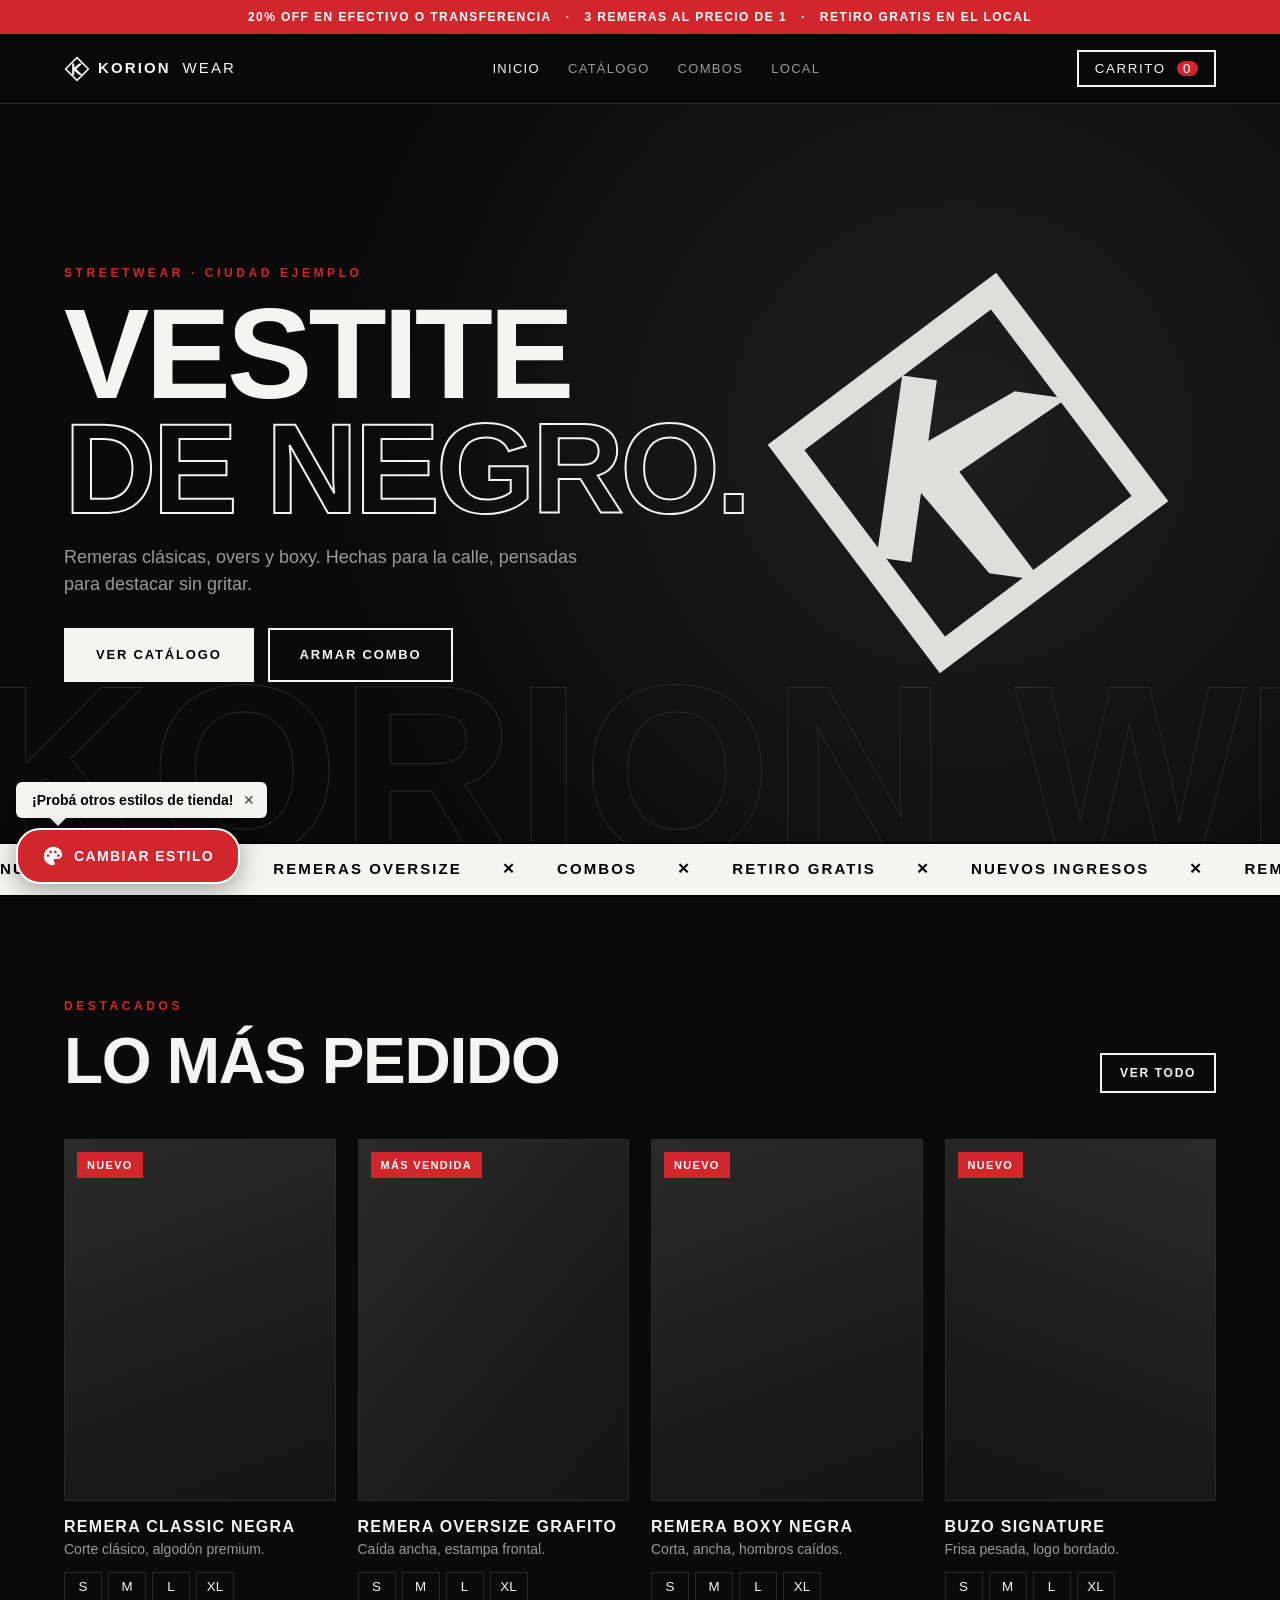
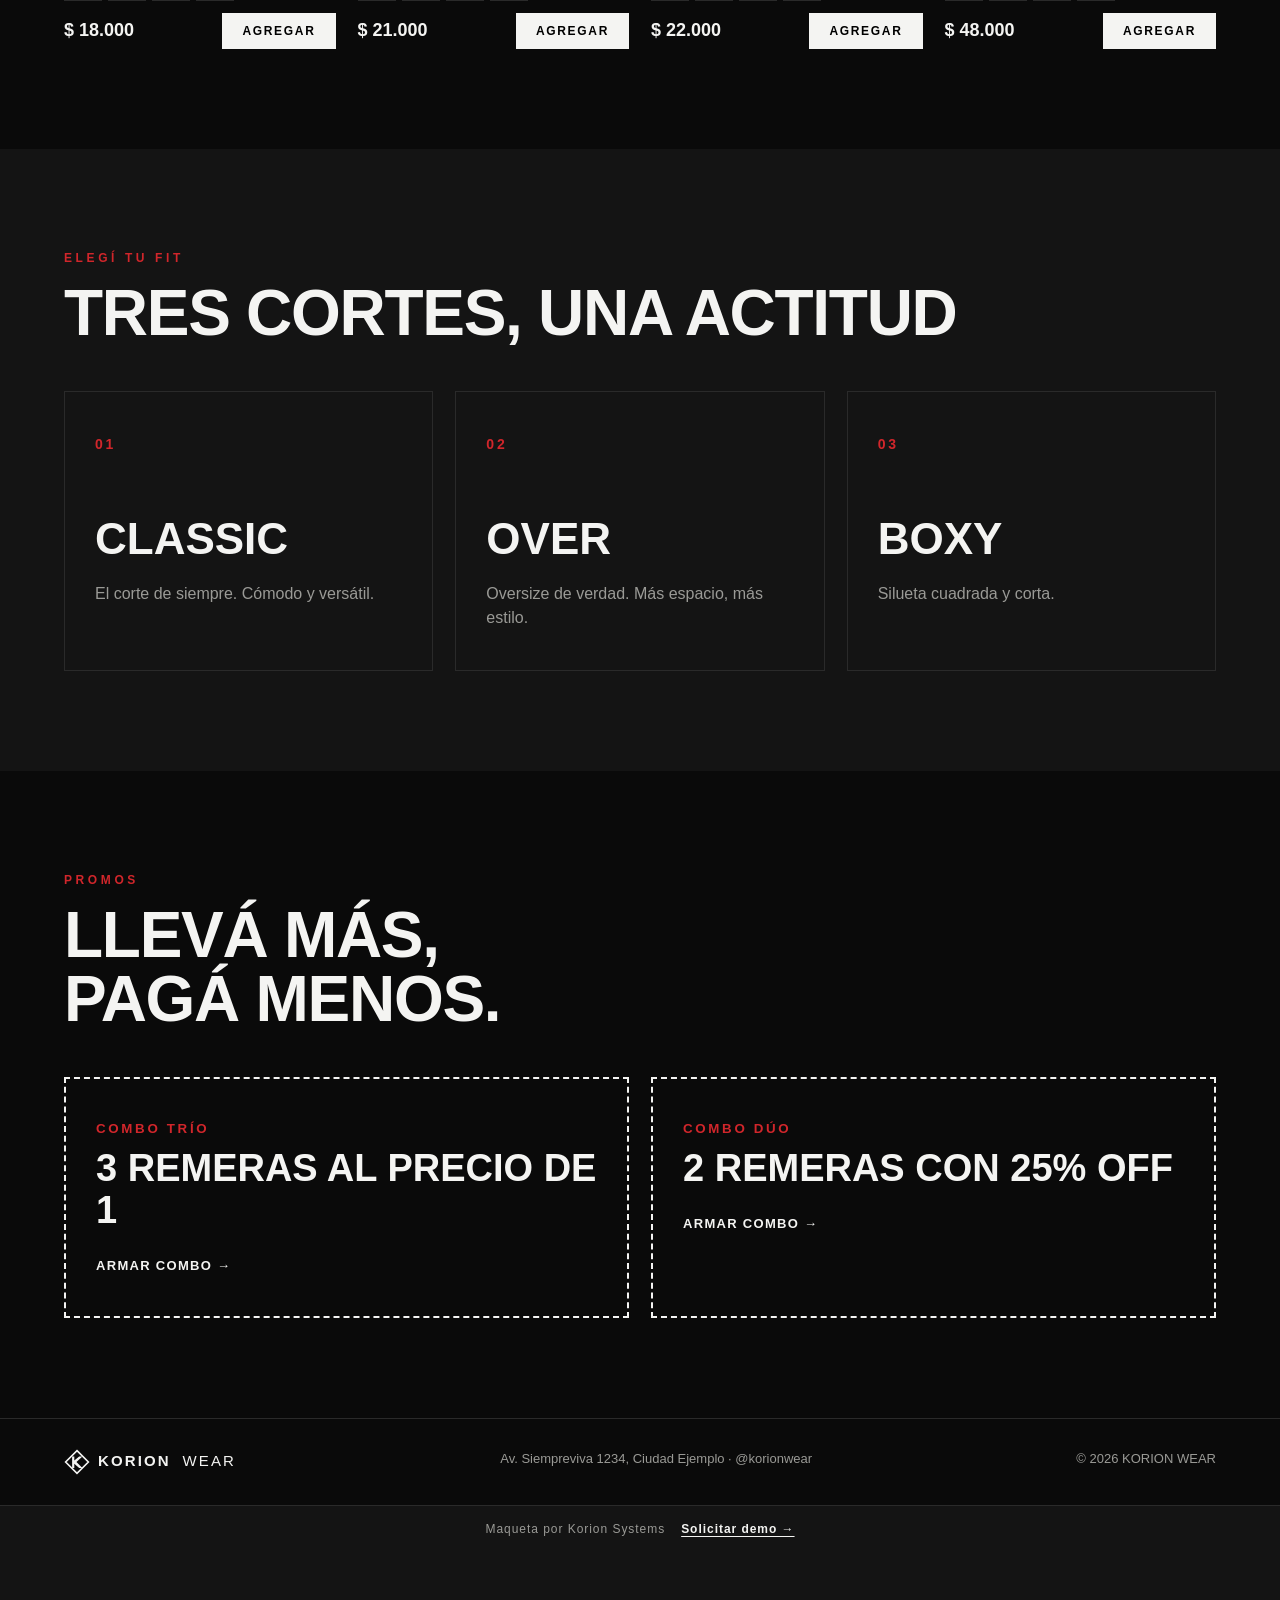
==== index.html @ 6820a836 "Add Korion Wear storefront demo with catalog, combos, cart, checkout and theme switcher Co-Authored-" ====
<!doctype html>
<html lang="es">
<head>
<meta charset="utf-8">
<meta name="viewport" content="width=device-width, initial-scale=1">
<title>Korion Wear — Streetwear urbano</title>
<link rel="stylesheet" href="styles.css">
<script>try{var t=sessionStorage.getItem("theme");if(t)document.documentElement.dataset.theme=t}catch(e){}</script>
</head>
<body data-page="home">
<main>
  <section class="hero">
    <div class="hero-bg" id="heroBg" aria-hidden="true">KORION WEAR</div>
    <div class="hero-content">
      <p class="eyebrow">Streetwear · Ciudad Ejemplo</p>
      <h1>Vestite<br><span>de negro.</span></h1>
      <p class="lead">Remeras clásicas, overs y boxy. Hechas para la calle, pensadas para destacar sin gritar.</p>
      <div class="cta">
        <a class="btn" href="catalogo.html">Ver catálogo</a>
        <a class="btn btn-ghost" href="combos.html">Armar combo</a>
      </div>
    </div>
    <svg class="hero-skull" aria-hidden="true"><use href="#mark"/></svg>
  </section>

  <div class="marquee" aria-hidden="true">
    <div class="track">
      <span>Nuevos ingresos</span><span>✕</span><span>Remeras oversize</span><span>✕</span><span>Combos</span><span>✕</span><span>Retiro gratis</span><span>✕</span>
      <span>Nuevos ingresos</span><span>✕</span><span>Remeras oversize</span><span>✕</span><span>Combos</span><span>✕</span><span>Retiro gratis</span><span>✕</span>
    </div>
  </div>

  <section class="section">
    <div class="head row-head">
      <div><p class="eyebrow">Destacados</p><h2>Lo más pedido</h2></div>
      <a class="btn btn-ghost btn-sm" href="catalogo.html">Ver todo</a>
    </div>
    <div class="grid" id="featured"></div>
  </section>

  <section class="section dark">
    <div class="head"><p class="eyebrow">Elegí tu fit</p><h2>Tres cortes, una actitud</h2></div>
    <div class="fits">
      <a class="fit" href="catalogo.html?cat=remeras&fit=classic"><span>01</span><h3>Classic</h3><p>El corte de siempre. Cómodo y versátil.</p></a>
      <a class="fit" href="catalogo.html?cat=remeras&fit=over"><span>02</span><h3>Over</h3><p>Oversize de verdad. Más espacio, más estilo.</p></a>
      <a class="fit" href="catalogo.html?cat=remeras&fit=boxy"><span>03</span><h3>Boxy</h3><p>Silueta cuadrada y corta.</p></a>
    </div>
  </section>

  <section class="section">
    <div class="head"><p class="eyebrow">Promos</p><h2>Llevá más,<br>pagá menos.</h2></div>
    <div class="combo-cards" id="comboTeasers"></div>
  </section>
</main>
<script src="js/data.js"></script>
<script src="js/app.js"></script>
<script src="js/pages.js"></script>
</body>
</html>
---- styles.css ----
:root{
  --bg:#0a0a0a; --bg2:#141414; --fg:#f4f4f2; --mute:#9a9a96; --red:#d1262b; --line:#2a2a2a;
  --inv:#000; --on-acc:#fff; --btn:var(--fg); --btn-ink:var(--inv); --glow:#1f1f1f; --ph:#2a2a2a;
  --font:"Helvetica Neue",Arial,sans-serif; --font-head:var(--font); --tt:uppercase; --r:0px; --stroke:2px;
}
*{box-sizing:border-box;margin:0;padding:0}
html{scroll-behavior:smooth}
body{background:var(--bg);color:var(--fg);font-family:var(--font);line-height:1.5;-webkit-font-smoothing:antialiased}
a{color:inherit;text-decoration:none}

.topbar{display:flex;justify-content:center;gap:14px;flex-wrap:wrap;background:var(--red);color:var(--on-acc);font-size:12px;letter-spacing:.12em;text-transform:uppercase;padding:8px 16px;font-weight:700}

.nav{position:sticky;top:0;z-index:10;display:flex;align-items:center;justify-content:space-between;padding:16px 5vw;background:color-mix(in srgb,var(--bg) 88%,transparent);backdrop-filter:blur(10px);border-bottom:1px solid var(--line)}
.logo{font-weight:900;letter-spacing:.14em;font-size:15px}
.logo b{font-weight:300;margin-left:4px}
.logo{display:inline-flex;align-items:center;gap:8px}
.mk{width:26px;height:26px;color:var(--fg)}
.pin{width:64px;height:64px;color:var(--red)}
.nav nav{display:flex;gap:28px;font-size:13px;letter-spacing:.1em;text-transform:uppercase;color:var(--mute)}
.nav nav a:hover{color:var(--fg)}

.btn{display:inline-block;background:var(--btn);color:var(--btn-ink);padding:15px 30px;font-weight:800;font-size:13px;letter-spacing:.14em;text-transform:uppercase;border:2px solid var(--btn);transition:.2s}
.btn:hover{background:transparent;color:var(--btn)}
.btn-ghost{background:transparent;color:var(--fg);border-color:var(--fg)}
.btn-ghost:hover{background:var(--fg);color:var(--inv)}
.btn-sm{padding:9px 18px;font-size:12px}

.eyebrow{font-size:12px;letter-spacing:.3em;text-transform:uppercase;color:var(--red);font-weight:800;margin-bottom:14px}
.lead{color:var(--mute);font-size:18px;max-width:520px;margin:18px 0 30px}

.hero{position:relative;min-height:82vh;display:flex;align-items:center;padding:0 5vw;overflow:hidden;background:radial-gradient(circle at 75% 45%,var(--glow) 0,var(--bg) 60%)}
.hero-bg{position:absolute;left:-2vw;bottom:-4vw;font-size:19vw;font-weight:900;color:transparent;-webkit-text-stroke:1px var(--line);white-space:nowrap;line-height:1;user-select:none}
.hero-content{position:relative;z-index:2}
h1{font-size:clamp(56px,10vw,150px);line-height:.9;font-weight:900;text-transform:uppercase;letter-spacing:-.03em}
h1 span{color:transparent;-webkit-text-stroke:var(--stroke) var(--fg)}
.hero-skull{position:absolute;right:8vw;top:50%;transform:translateY(-50%) rotate(8deg);width:min(40vw,420px);height:min(40vw,420px);color:var(--fg);opacity:.9}
.cta{display:flex;gap:14px;flex-wrap:wrap}
.cta.center{justify-content:center}

.marquee{overflow:hidden;background:var(--btn);color:var(--btn-ink);border-block:2px solid var(--inv)}
.track{display:flex;gap:40px;width:max-content;padding:14px 0;animation:slide 28s linear infinite;font-weight:900;text-transform:uppercase;letter-spacing:.14em;font-size:15px}
@keyframes slide{to{transform:translateX(-50%)}}

.section{padding:100px 5vw}
.section.dark{background:var(--bg2)}
.head{margin-bottom:46px}
h2{font-size:clamp(34px,5vw,64px);line-height:1;font-weight:900;text-transform:uppercase;letter-spacing:-.02em}

.grid{display:grid;grid-template-columns:repeat(4,1fr);gap:22px}
.card h3{margin-top:14px;font-size:16px;text-transform:uppercase;letter-spacing:.08em}
.card p{color:var(--mute);font-size:14px}
.img{position:relative;aspect-ratio:3/4;border:1px solid var(--line);overflow:hidden;transition:.3s;display:flex;align-items:center;justify-content:center}
.img::after{content:"";width:64px;height:64px;opacity:.3;background:currentColor;-webkit-mask:url("data:image/svg+xml,%3Csvg xmlns='http://www.w3.org/2000/svg' viewBox='0 0 48 48'%3E%3Cpath d='M24 3 45 24 24 45 3 24Z' fill='none' stroke='black' stroke-width='3'/%3E%3Cpath d='M15 14h4v7l9-7h6l-11 10 11 11h-6l-9-8v8h-4Z'/%3E%3C/svg%3E") center/contain no-repeat;mask:url("data:image/svg+xml,%3Csvg xmlns='http://www.w3.org/2000/svg' viewBox='0 0 48 48'%3E%3Cpath d='M24 3 45 24 24 45 3 24Z' fill='none' stroke='black' stroke-width='3'/%3E%3Cpath d='M15 14h4v7l9-7h6l-11 10 11 11h-6l-9-8v8h-4Z'/%3E%3C/svg%3E") center/contain no-repeat}
.card:hover .img{transform:translateY(-6px);border-color:var(--fg)}
.i1{background:linear-gradient(160deg,var(--ph),var(--bg2))}
.i2{background:linear-gradient(200deg,var(--ph),var(--bg2))}
.i3{background:linear-gradient(130deg,var(--ph),var(--bg2))}
.i4{background:linear-gradient(230deg,var(--ph),var(--bg2))}
.tag{position:absolute;top:12px;left:12px;z-index:2;background:var(--red);color:var(--on-acc);font-size:11px;font-weight:800;letter-spacing:.12em;text-transform:uppercase;padding:5px 10px}

.fits{display:grid;grid-template-columns:repeat(3,1fr);gap:22px}
.fit{border:1px solid var(--line);padding:40px 30px;transition:.25s}
.fit:hover{background:var(--btn);color:var(--btn-ink)}
.fit:hover p,.fit:hover span{color:inherit;opacity:.75}
.fit span{color:var(--red);font-weight:900;font-size:14px;letter-spacing:.2em}
.fit h3{font-size:44px;text-transform:uppercase;font-weight:900;margin:50px 0 10px}
.fit p{color:var(--mute)}

.combo{display:grid;grid-template-columns:1.4fr 1fr;gap:50px;align-items:center}
.badge{aspect-ratio:1;max-width:340px;justify-self:center;width:100%;border-radius:50%;border:3px dashed var(--fg);display:flex;flex-direction:column;align-items:center;justify-content:center;text-align:center;transform:rotate(-8deg)}
.badge b{font-size:clamp(70px,10vw,120px);font-weight:900;line-height:1}
.badge small{text-transform:uppercase;letter-spacing:.18em;font-size:13px;font-weight:700}

.local{display:grid;grid-template-columns:1fr 1fr;gap:50px;align-items:center}
.info{list-style:none;border-top:1px solid var(--line)}
.info li{padding:16px 0;border-bottom:1px solid var(--line);color:var(--mute)}
.info b{display:inline-block;width:110px;color:var(--fg);text-transform:uppercase;font-size:12px;letter-spacing:.14em}
.map{aspect-ratio:4/3;border:1px solid var(--line);background:
  repeating-linear-gradient(0deg,transparent 0 39px,var(--line) 39px 40px),
  repeating-linear-gradient(90deg,transparent 0 39px,var(--line) 39px 40px),var(--bg2);
  display:flex;align-items:center;justify-content:center;font-size:64px}

.contact{text-align:center}
.contact .lead{margin-inline:auto}

footer{display:flex;justify-content:space-between;flex-wrap:wrap;gap:10px;padding:30px 5vw;border-top:1px solid var(--line);font-size:13px;color:var(--mute)}
footer .logo{color:var(--fg)}

@media(max-width:900px){
  .nav nav{display:none}
  .grid{grid-template-columns:repeat(2,1fr)}
  .fits,.combo,.local{grid-template-columns:1fr}
  .hero-skull{opacity:.18;right:-6vw}
  .section{padding:70px 5vw}
}
@media(prefers-reduced-motion:reduce){.track{animation:none}html{scroll-behavior:auto}}

/* ===== Catálogo / tienda ===== */
.nav nav a.on{color:var(--fg)}
.cart-btn{background:none;border:2px solid var(--fg);color:var(--fg);padding:9px 16px;font:800 12px inherit;font-family:inherit;letter-spacing:.12em;text-transform:uppercase;cursor:pointer}
.cart-btn span{display:inline-block;min-width:20px;margin-left:6px;background:var(--red);color:var(--on-acc);border-radius:10px;padding:0 6px;text-align:center}
.cart-btn:hover{background:var(--btn);color:var(--btn-ink)}
.h-page{font-size:clamp(40px,6vw,76px)}
.row-head{display:flex;justify-content:space-between;align-items:end;gap:20px;flex-wrap:wrap}
.sub{margin:34px 0 10px;text-transform:uppercase;letter-spacing:.12em;font-size:14px}

.filters{display:flex;flex-direction:column;gap:14px;margin-bottom:34px}
.chips{display:flex;gap:8px;flex-wrap:wrap}
.chip{background:none;color:var(--mute);border:1px solid var(--line);padding:8px 16px;font:700 12px inherit;font-family:inherit;letter-spacing:.1em;text-transform:uppercase;cursor:pointer}
.chip:hover{color:var(--fg);border-color:var(--fg)}
.chip.on{background:var(--btn);color:var(--btn-ink);border-color:var(--btn)}
.sortbar{display:flex;justify-content:space-between;align-items:center;color:var(--mute);font-size:14px;border-top:1px solid var(--line);padding-top:14px}
select,input:not([type=radio]){background:var(--bg2);color:var(--fg);border:1px solid var(--line);padding:10px 12px;font:inherit;width:100%}
.sortbar select{width:auto;margin-left:8px}
select:focus,input:focus,button:focus-visible,a:focus-visible{outline:2px solid var(--red);outline-offset:2px}

.sizes{display:flex;gap:6px;margin:12px 0}
.size{min-width:38px;padding:6px 8px;background:none;color:var(--fg);border:1px solid var(--line);font:700 12px inherit;font-family:inherit;cursor:pointer}
.size:hover{border-color:var(--fg)}
.size.sel{background:var(--btn);color:var(--btn-ink);border-color:var(--btn)}
.buy{display:flex;justify-content:space-between;align-items:center}
.buy b{font-size:18px}
button.btn{cursor:pointer;font-family:inherit}
.empty{color:var(--mute);text-align:center;padding:40px 0;grid-column:1/-1;display:flex;flex-direction:column;gap:16px;align-items:center}

.combo-cards{display:grid;grid-template-columns:repeat(auto-fit,minmax(280px,1fr));gap:22px}
.combo-card{display:flex;flex-direction:column;gap:10px;padding:40px 30px;border:2px dashed var(--fg);transition:.25s}
.combo-card small{text-transform:uppercase;letter-spacing:.2em;color:var(--red);font-weight:800}
.combo-card b{font-size:clamp(26px,3vw,38px);line-height:1.1;text-transform:uppercase}
.combo-card span{margin-top:14px;font-weight:700;letter-spacing:.1em;text-transform:uppercase;font-size:13px}
.combo-card:hover{background:var(--btn);color:var(--btn-ink)}
.combo-card:hover small{color:var(--red)}
a.fit{display:block}

.builder{border:1px solid var(--line);padding:36px;margin-bottom:34px;background:var(--bg2)}
.builder h2{font-size:clamp(28px,4vw,48px)}
.slots{display:grid;gap:12px;margin:26px 0}
.slot{display:grid;grid-template-columns:90px 1fr 90px;gap:12px;align-items:center}
.slot span{font-size:12px;letter-spacing:.14em;text-transform:uppercase;color:var(--mute)}
.builder-sum{display:flex;gap:30px;align-items:end;flex-wrap:wrap;border-top:1px solid var(--line);padding-top:24px}
.builder-sum small{display:block;font-size:11px;letter-spacing:.14em;text-transform:uppercase;color:var(--mute)}
.builder-sum s{color:var(--mute);font-size:18px}
.builder-sum b{font-size:30px}
.builder-sum em{font-style:normal;color:var(--red);font-weight:800;font-size:20px}
.builder-sum .btn{margin-left:auto}

/* Carrito */
.overlay{position:fixed;inset:0;background:rgba(0,0,0,.6);opacity:0;pointer-events:none;transition:.25s;z-index:40}
.overlay.open{opacity:1;pointer-events:auto}
.drawer{position:fixed;top:0;right:0;height:100%;width:min(420px,100%);background:var(--bg);border-left:1px solid var(--line);z-index:50;display:flex;flex-direction:column;transform:translateX(100%);transition:.3s}
.drawer.open{transform:none}
.drawer-head{display:flex;justify-content:space-between;align-items:center;padding:20px 24px;border-bottom:1px solid var(--line)}
.drawer-head h3{text-transform:uppercase;letter-spacing:.14em}
.drawer-head button{background:none;border:0;color:var(--fg);font-size:20px;cursor:pointer}
.drawer-body{flex:1;overflow:auto;padding:10px 24px}
.drawer-foot{padding:20px 24px;border-top:1px solid var(--line);display:flex;flex-direction:column;gap:12px}
.drawer-foot small{color:var(--mute)}
.drawer-foot .btn{text-align:center}
.line{display:flex;justify-content:space-between;gap:14px;padding:16px 0;border-bottom:1px solid var(--line)}
.line small{display:block;color:var(--mute);font-size:13px}
.qty{display:flex;align-items:center;gap:10px;align-self:start}
.qty button{width:28px;height:28px;background:none;color:var(--fg);border:1px solid var(--line);cursor:pointer;font-size:16px}
.qty button:hover{border-color:var(--fg)}
.row{display:flex;justify-content:space-between;padding:8px 0}
.row.save{color:var(--red)}
.row.total{border-top:1px solid var(--fg);margin-top:8px;font-size:20px}

#toast{position:fixed;left:50%;bottom:28px;transform:translate(-50%,20px);background:var(--btn);color:var(--btn-ink);padding:12px 22px;font-weight:700;opacity:0;pointer-events:none;transition:.25s;z-index:60}
#toast.show{opacity:1;transform:translate(-50%,0)}

/* Pago */
.checkout{display:grid;grid-template-columns:1.3fr 1fr;gap:40px;align-items:start}
.checkout[hidden],[hidden]{display:none!important}
fieldset{border:1px solid var(--line);padding:24px;margin-bottom:22px;display:grid;gap:14px}
legend{padding:0 10px;text-transform:uppercase;letter-spacing:.14em;font-size:12px;color:var(--red);font-weight:800}
label{display:grid;gap:6px;font-size:13px;color:var(--mute)}
label.opt{display:flex;align-items:center;gap:10px;color:var(--fg);font-size:15px;cursor:pointer}
.summary{background:var(--bg2);border:1px solid var(--line);padding:26px;position:sticky;top:90px}
.summary h3{text-transform:uppercase;letter-spacing:.14em;margin-bottom:10px}
.ok{max-width:620px}
.note{color:var(--mute);font-size:13px;margin-bottom:24px}

@media(max-width:900px){
  .nav{flex-wrap:wrap;gap:10px}
  .nav nav{display:flex!important;order:3;width:100%;overflow-x:auto;gap:22px}
  .checkout{grid-template-columns:1fr}
  .summary{position:static}
  .slot{grid-template-columns:1fr 80px}
  .slot span{grid-column:1/-1}
  .builder{padding:22px}
  .builder-sum .btn{margin-left:0;width:100%}
}

.img img{position:absolute;inset:0;width:100%;height:100%;object-fit:cover;filter:grayscale(.35) contrast(1.05);transition:.4s}
.card:hover .img img{transform:scale(1.04);filter:none}
.img.has-img::after{display:none}

/* ===== Responsive ===== */
img,svg{max-width:100%}
body{overflow-x:hidden}
@media(max-width:1200px){.grid{grid-template-columns:repeat(3,1fr)}}
@media(max-width:900px){
  .grid{grid-template-columns:repeat(2,1fr);gap:16px}
  .hero{min-height:70vh;padding-block:60px}
  .section{padding:60px 5vw}
  .map{aspect-ratio:16/9}
  footer{flex-direction:column;text-align:center;align-items:center}
}
@media(max-width:600px){
  .topbar{font-size:10px;gap:6px 10px;padding:6px 12px}
  .topbar span:nth-child(n+3){display:none}
  .nav{padding:12px 5vw}
  .logo{font-size:13px}
  .lead{font-size:16px}
  .btn{padding:13px 22px}
  .cta .btn{flex:1;text-align:center}
  .hero{min-height:64vh}
  .section{padding:48px 5vw}
  .head{margin-bottom:28px}
  .card h3{font-size:14px}
  .card p{font-size:13px}
  .sizes{flex-wrap:wrap;gap:4px}
  .size{min-width:34px;padding:5px 6px}
  .buy{flex-direction:column;align-items:stretch;gap:8px}
  .buy .btn{text-align:center}
  .fit{padding:28px 22px}
  .fit h3{font-size:34px;margin-top:30px}
  .combo-card{padding:28px 22px}
  .builder{padding:18px}
  .builder-sum{gap:16px}
  .builder-sum>div{flex:1 1 40%}
  .info b{display:block;width:auto;margin-bottom:2px}
  fieldset{padding:16px}
  .drawer-head,.drawer-body,.drawer-foot{padding-inline:16px}
  .sortbar{flex-direction:column;align-items:flex-start;gap:10px}
  .sortbar select{margin-left:0}
}
@media(max-width:380px){.grid{grid-template-columns:1fr}}

/* Aviso demo y tarjeta */
.demo-note{border:1px solid var(--red);background:color-mix(in srgb,var(--red) 10%,transparent);padding:16px 20px;margin-bottom:30px;color:var(--fg);font-size:14px;max-width:900px}
.demo-note b{color:var(--red)}
.cardbox{display:grid;gap:14px;border:1px dashed var(--mute);padding:18px;margin-top:6px}
.card-warn{color:var(--red);font-weight:800;font-size:12px;letter-spacing:.12em}
.cardtype{display:flex;gap:24px}
.two{display:grid;grid-template-columns:1fr 1fr;gap:14px}

/* ===== Temas ===== */
h1,h2,h3,.logo,.btn,.chip,.cart-btn{font-family:var(--font-head)}
h1,h2,h3,.fit h3,.card h3,.combo-card b{text-transform:var(--tt)}
.btn,.chip,.size,.cart-btn,.img,.fit,.builder,.combo-card,fieldset,.summary,.cardbox,.demo-note,select,input:not([type=radio]),.qty button,.map,#toast,.themepanel{border-radius:var(--r)}
.tag{border-radius:calc(var(--r)/2)}
.badge{border-color:var(--btn)}

html[data-theme="minimal"]{
  --bg:#fafaf8; --bg2:#f0f0ec; --fg:#141414; --mute:#6b6b66; --red:#141414; --line:#dcdcd5;
  --inv:#fafaf8; --on-acc:#fafaf8; --glow:#ececE6; --ph:#e4e4de; --tt:none; --stroke:1px;
  --font:"Inter","Helvetica Neue",Arial,sans-serif;
}
html[data-theme="minimal"] h1,html[data-theme="minimal"] h2{font-weight:600;letter-spacing:-.04em}
html[data-theme="minimal"] .img img{filter:none}

html[data-theme="boutique"]{
  --bg:#f3ece2; --bg2:#e9dfd0; --fg:#2e2418; --mute:#7a6a58; --red:#8a4b2d; --line:#d6c8b3;
  --inv:#f3ece2; --on-acc:#fbf6ee; --glow:#e6d9c5; --ph:#d9c9b0; --tt:none; --stroke:1px;
  --font:Georgia,"Times New Roman",serif; --font-head:Georgia,"Times New Roman",serif;
}
html[data-theme="boutique"] h1,html[data-theme="boutique"] h2{font-weight:400;font-style:italic;letter-spacing:-.01em}
html[data-theme="boutique"] .logo{letter-spacing:.3em;font-weight:400}
html[data-theme="boutique"] .img img{filter:sepia(.25)}

html[data-theme="deportivo"]{
  --bg:#0d0d0d; --bg2:#181818; --fg:#ffffff; --mute:#b3b3a8; --red:#ffd400; --line:#303030;
  --inv:#000; --on-acc:#000; --btn:#ffd400; --btn-ink:#000; --glow:#2b2600; --ph:#3a3300;
  --font:"Arial Black",Impact,"Helvetica Neue",Arial,sans-serif; --font-head:"Arial Black",Impact,Arial,sans-serif; --stroke:2px;
}
html[data-theme="deportivo"] h1,html[data-theme="deportivo"] h2{font-style:italic;letter-spacing:-.04em}
html[data-theme="deportivo"] .marquee{background:var(--btn)}
html[data-theme="deportivo"] .img img{filter:contrast(1.1) saturate(1.2)}

html[data-theme="pastel"]{
  --bg:#fff6fa; --bg2:#ffe8f1; --fg:#2d2250; --mute:#7b6f9c; --red:#ff5c9a; --line:#f3cfe0;
  --inv:#fff; --on-acc:#fff; --btn:#2d2250; --btn-ink:#fff; --glow:#ffdcec; --ph:#ffd0e3; --tt:none; --r:16px; --stroke:2px;
  --font:"Trebuchet MS","Avenir Next",system-ui,sans-serif; --font-head:"Trebuchet MS","Avenir Next",system-ui,sans-serif;
}
html[data-theme="pastel"] h1,html[data-theme="pastel"] h2{font-weight:800;letter-spacing:-.03em}
html[data-theme="pastel"] .img img{filter:saturate(1.1)}
html[data-theme="pastel"] .badge{border-radius:50%}

/* Panel de estilos y sello Korion */
.themebtn{position:fixed;left:16px;bottom:16px;z-index:35;display:flex;align-items:center;gap:10px;background:var(--red);color:var(--on-acc);border:2px solid var(--on-acc);padding:15px 24px;font:800 14px var(--font-head);letter-spacing:.1em;animation:pulse 2.4s infinite;text-transform:uppercase;cursor:pointer;box-shadow:0 6px 24px rgba(0,0,0,.35);border-radius:calc(var(--r) + 24px)}
.themepanel{position:fixed;left:16px;bottom:68px;z-index:36;width:min(320px,calc(100vw - 32px));background:var(--bg2);color:var(--fg);border:1px solid var(--line);padding:18px;display:none;gap:14px;box-shadow:0 12px 40px rgba(0,0,0,.4)}
.themepanel.open{display:grid}
.themepanel h4{font-size:12px;letter-spacing:.16em;text-transform:uppercase;color:var(--red)}
.themes{display:grid;gap:8px}
.theme-opt{display:flex;align-items:center;gap:12px;background:none;color:var(--fg);border:1px solid var(--line);padding:9px 12px;cursor:pointer;font:600 14px var(--font);text-align:left;border-radius:var(--r)}
.theme-opt.on{border-color:var(--fg);background:var(--bg)}
.dots{display:inline-flex}
.dots i{width:16px;height:16px;border-radius:50%;border:1px solid rgba(128,128,128,.4);margin-right:-5px}
.namebox{display:grid;gap:8px}
.namebox label{font-size:12px}
.namebox .row2{display:flex;gap:8px}
.namebox button{background:var(--btn);color:var(--btn-ink);border:0;padding:0 14px;font:700 12px var(--font);cursor:pointer;border-radius:var(--r)}
.namebox button.alt{background:none;color:var(--mute);border:1px solid var(--line)}
.seal{display:flex;justify-content:center;gap:8px 16px;flex-wrap:wrap;padding:14px 5vw 74px;font-size:12px;letter-spacing:.08em;color:var(--mute);background:var(--bg2);border-top:1px solid var(--line);text-align:center}
.seal a{color:var(--fg);font-weight:700;text-decoration:underline;text-underline-offset:3px}
@media(max-width:600px){.themebtn{padding:10px 14px}}

/* ===== Temas: formato / layout =====
   Los cambios de estructura solo afectan el contenido de la tienda (main) y el header;
   la página de pago conserva su formato en todos los temas. */

/* ---------- MINIMALISTA: aireado, centrado, tipo galería ---------- */
html[data-theme="minimal"] .topbar{background:var(--bg2);color:var(--mute);font-weight:500;letter-spacing:.08em}
html[data-theme="minimal"] .nav{border-bottom:0;padding-block:22px}
html[data-theme="minimal"] .cart-btn{border:0;background:none;padding:0;text-decoration:underline;text-underline-offset:4px;color:var(--fg)}
html[data-theme="minimal"] .cart-btn:hover{background:none;color:var(--mute)}
html[data-theme="minimal"] body:not([data-page="checkout"]) main .hero{justify-content:center;text-align:center;min-height:66vh;background:none}
html[data-theme="minimal"] body:not([data-page="checkout"]) main .hero .lead{margin-inline:auto}
html[data-theme="minimal"] body:not([data-page="checkout"]) main .hero .cta{justify-content:center}
html[data-theme="minimal"] body:not([data-page="checkout"]) main .hero-skull,html[data-theme="minimal"] body:not([data-page="checkout"]) main .hero-bg{display:none}
html[data-theme="minimal"] body:not([data-page="checkout"]) main h1{font-size:clamp(44px,8vw,112px);font-weight:600}
html[data-theme="minimal"] body:not([data-page="checkout"]) main h1 span{-webkit-text-stroke:0;color:var(--mute)}
html[data-theme="minimal"] body:not([data-page="checkout"]) main .marquee{background:none;color:var(--mute);border:0;border-block:1px solid var(--line)}
html[data-theme="minimal"] body:not([data-page="checkout"]) main .section.dark{background:none}
html[data-theme="minimal"] body:not([data-page="checkout"]) main .grid{gap:52px 28px}
html[data-theme="minimal"] body:not([data-page="checkout"]) main .img{border:0;aspect-ratio:4/5;background:var(--bg2)}
html[data-theme="minimal"] body:not([data-page="checkout"]) main .card h3{font-weight:500;letter-spacing:0;font-size:15px}
html[data-theme="minimal"] body:not([data-page="checkout"]) main .tag{background:var(--bg);color:var(--fg);font-weight:600}
html[data-theme="minimal"] body:not([data-page="checkout"]) main .fits{grid-template-columns:1fr;gap:0}
html[data-theme="minimal"] body:not([data-page="checkout"]) main .fit{border:0;border-top:1px solid var(--line);padding:26px 0;background:none;color:inherit}
html[data-theme="minimal"] body:not([data-page="checkout"]) main .fit:hover{background:none;color:inherit;padding-left:14px}
html[data-theme="minimal"] body:not([data-page="checkout"]) main .fit span{color:var(--mute)}
html[data-theme="minimal"] body:not([data-page="checkout"]) main .fit h3{margin:14px 0 6px;font-size:30px;font-weight:500}
html[data-theme="minimal"] body:not([data-page="checkout"]) main .combo-card{border:1px solid var(--line);border-radius:0}
html[data-theme="minimal"] body:not([data-page="checkout"]) main .combo-card:hover{background:var(--bg2);color:var(--fg)}
@media(min-width:901px){
  html[data-theme="minimal"] .nav{display:grid;grid-template-columns:1fr auto 1fr}
  html[data-theme="minimal"] .nav .logo{order:2;justify-self:center}
  html[data-theme="minimal"] .nav nav{order:1}
  html[data-theme="minimal"] .nav .cart-btn{order:3;justify-self:end}
  html[data-theme="minimal"] body:not([data-page="checkout"]) main .grid{grid-template-columns:repeat(3,1fr)}
  html[data-theme="minimal"] body:not([data-page="checkout"]) main .fit{display:grid;grid-template-columns:70px 220px 1fr;align-items:center;gap:20px}
  html[data-theme="minimal"] body:not([data-page="checkout"]) main .fit h3{margin:0}
}

/* ---------- BOUTIQUE: editorial, centrado, arcos y marcos ---------- */
html[data-theme="boutique"] .topbar{background:var(--fg);color:var(--inv);text-transform:none;font-style:italic;font-weight:400;letter-spacing:.06em;font-size:13px}
html[data-theme="boutique"] .nav{border-bottom:3px double var(--line)}
html[data-theme="boutique"] .logo{font-size:20px}
html[data-theme="boutique"] .nav nav a{font-style:italic;text-transform:none;letter-spacing:.04em;font-size:15px}
html[data-theme="boutique"] .cart-btn{border-color:var(--fg);font-style:italic;text-transform:none;letter-spacing:.04em;font-size:14px}
html[data-theme="boutique"] body:not([data-page="checkout"]) main .hero{flex-direction:column;justify-content:center;text-align:center;margin:28px 5vw;border:1px solid var(--fg);outline:1px solid var(--fg);outline-offset:-10px;min-height:68vh;background:var(--bg2)}
html[data-theme="boutique"] body:not([data-page="checkout"]) main .hero .lead{margin-inline:auto}
html[data-theme="boutique"] body:not([data-page="checkout"]) main .hero .cta{justify-content:center}
html[data-theme="boutique"] body:not([data-page="checkout"]) main .hero-bg{display:none}
html[data-theme="boutique"] body:not([data-page="checkout"]) main .hero-skull{right:auto;left:50%;top:50%;transform:translate(-50%,-50%);opacity:.07;color:var(--red)}
html[data-theme="boutique"] body:not([data-page="checkout"]) main h1{font-weight:400;font-style:italic;font-size:clamp(50px,8vw,120px)}
html[data-theme="boutique"] body:not([data-page="checkout"]) main h1 span{color:var(--red);-webkit-text-stroke:0}
html[data-theme="boutique"] body:not([data-page="checkout"]) main .marquee{background:none;color:var(--mute);border:0;border-block:1px solid var(--line);font-style:italic;text-transform:none;font-weight:400}
html[data-theme="boutique"] body:not([data-page="checkout"]) main .head{text-align:center}
html[data-theme="boutique"] body:not([data-page="checkout"]) main .head::after{content:"";display:block;width:60px;height:1px;background:var(--red);margin:20px auto 0}
html[data-theme="boutique"] body:not([data-page="checkout"]) main .row-head{flex-direction:column;align-items:center}
html[data-theme="boutique"] body:not([data-page="checkout"]) main .filters{align-items:center}
html[data-theme="boutique"] body:not([data-page="checkout"]) main .chips{justify-content:center}
html[data-theme="boutique"] body:not([data-page="checkout"]) main .sortbar{width:100%}
html[data-theme="boutique"] body:not([data-page="checkout"]) main .grid{gap:48px 34px}
html[data-theme="boutique"] body:not([data-page="checkout"]) main .card{text-align:center}
html[data-theme="boutique"] body:not([data-page="checkout"]) main .img{aspect-ratio:3/4;border-radius:999px 999px 0 0;border:1px solid var(--line)}
html[data-theme="boutique"] body:not([data-page="checkout"]) main .card h3{font-weight:400;font-style:italic;font-size:19px;letter-spacing:0}
html[data-theme="boutique"] body:not([data-page="checkout"]) main .sizes{justify-content:center}
html[data-theme="boutique"] body:not([data-page="checkout"]) main .buy{flex-direction:column;gap:10px}
html[data-theme="boutique"] body:not([data-page="checkout"]) main .buy b{font-weight:400;font-size:20px}
html[data-theme="boutique"] body:not([data-page="checkout"]) main .tag{top:auto;bottom:14px;left:50%;transform:translateX(-50%)}
html[data-theme="boutique"] body:not([data-page="checkout"]) main .section.dark{background:var(--bg2)}
html[data-theme="boutique"] body:not([data-page="checkout"]) main .fits{grid-template-columns:1fr}
html[data-theme="boutique"] body:not([data-page="checkout"]) main .fit{border:0;border-radius:0;text-align:center;padding:30px;background:none;color:inherit}
html[data-theme="boutique"] body:not([data-page="checkout"]) main .fit:hover{background:none;color:var(--red)}
html[data-theme="boutique"] body:not([data-page="checkout"]) main .fit h3{font-style:italic;font-weight:400;margin:14px 0 8px}
html[data-theme="boutique"] body:not([data-page="checkout"]) main .combo-card{border:5px double var(--fg);border-radius:0;text-align:center;align-items:center}
html[data-theme="boutique"] body:not([data-page="checkout"]) main .combo-card:hover{background:var(--bg2);color:var(--red)}
html[data-theme="boutique"] body:not([data-page="checkout"]) main .combo-card small,html[data-theme="boutique"] body:not([data-page="checkout"]) main .combo-card:hover small{color:var(--red)}
@media(min-width:901px){
  html[data-theme="boutique"] .nav{flex-direction:column;gap:14px;position:sticky}
  html[data-theme="boutique"] .nav .cart-btn{position:absolute;right:5vw;top:22px}
  html[data-theme="boutique"] body:not([data-page="checkout"]) main .grid{grid-template-columns:repeat(3,1fr)}
  html[data-theme="boutique"] body:not([data-page="checkout"]) main .fits{grid-template-columns:repeat(3,1fr)}
  html[data-theme="boutique"] body:not([data-page="checkout"]) main .fit{border-left:1px solid var(--line)}
  html[data-theme="boutique"] body:not([data-page="checkout"]) main .fit:first-child{border-left:0}
}

/* ---------- DEPORTIVO: agresivo, diagonales y cortes ---------- */
html[data-theme="deportivo"] .topbar{font-style:italic}
html[data-theme="deportivo"] .nav{border-bottom:4px solid var(--red)}
html[data-theme="deportivo"] .logo{font-style:italic;font-size:20px}
html[data-theme="deportivo"] .nav nav a{font-style:italic;font-weight:900;color:var(--fg)}
html[data-theme="deportivo"] .btn,html[data-theme="deportivo"] .chip,html[data-theme="deportivo"] .cart-btn,html[data-theme="deportivo"] .size,html[data-theme="deportivo"] .tag{transform:skewX(-10deg);border-radius:0}
html[data-theme="deportivo"] .btn,html[data-theme="deportivo"] .chip,html[data-theme="deportivo"] .cart-btn{font-style:italic}
html[data-theme="deportivo"] footer{border-top:4px solid var(--red)}
html[data-theme="deportivo"] body:not([data-page="checkout"]) main .hero{clip-path:polygon(0 0,100% 0,100% 90%,0 100%);padding-bottom:6vw;min-height:86vh}
html[data-theme="deportivo"] body:not([data-page="checkout"]) main h1{font-size:clamp(64px,13vw,190px);font-style:italic;line-height:.85}
html[data-theme="deportivo"] body:not([data-page="checkout"]) main .hero-skull{color:var(--red);opacity:.95;transform:translateY(-50%) rotate(-10deg)}
html[data-theme="deportivo"] body:not([data-page="checkout"]) main .hero-bg{-webkit-text-stroke:1px var(--red);opacity:.35}
html[data-theme="deportivo"] body:not([data-page="checkout"]) main .marquee{transform:rotate(-1.5deg);margin:34px -12px;border:0;position:relative;z-index:2}
html[data-theme="deportivo"] body:not([data-page="checkout"]) main .head h2::before{content:"";display:inline-block;width:14px;height:.8em;background:var(--red);margin-right:14px;transform:skewX(-14deg)}
html[data-theme="deportivo"] body:not([data-page="checkout"]) main h2{font-style:italic}
html[data-theme="deportivo"] body:not([data-page="checkout"]) main .grid{gap:8px}
html[data-theme="deportivo"] body:not([data-page="checkout"]) main .card{background:var(--bg2);padding-bottom:16px}
html[data-theme="deportivo"] body:not([data-page="checkout"]) main .card h3,html[data-theme="deportivo"] body:not([data-page="checkout"]) main .card p,html[data-theme="deportivo"] body:not([data-page="checkout"]) main .card .sizes,html[data-theme="deportivo"] body:not([data-page="checkout"]) main .card .buy{padding-inline:14px}
html[data-theme="deportivo"] body:not([data-page="checkout"]) main .img{border:0;aspect-ratio:1/1.15;clip-path:polygon(0 0,100% 0,100% 90%,86% 100%,0 100%)}
html[data-theme="deportivo"] body:not([data-page="checkout"]) main .card:hover .img{transform:none}
html[data-theme="deportivo"] body:not([data-page="checkout"]) main .buy b{font-size:26px;color:var(--red);font-style:italic}
html[data-theme="deportivo"] body:not([data-page="checkout"]) main .tag{top:14px;left:-6px}
html[data-theme="deportivo"] body:not([data-page="checkout"]) main .fit{border:0;background:var(--bg2);border-left:8px solid var(--red)}
html[data-theme="deportivo"] body:not([data-page="checkout"]) main .fit h3{font-style:italic;font-size:52px}
html[data-theme="deportivo"] body:not([data-page="checkout"]) main .fit:hover{background:var(--red);color:var(--on-acc)}
html[data-theme="deportivo"] body:not([data-page="checkout"]) main .combo-card{background:var(--red);color:var(--on-acc);border:0;clip-path:polygon(0 0,100% 0,100% 84%,92% 100%,0 100%)}
html[data-theme="deportivo"] body:not([data-page="checkout"]) main .combo-card small,html[data-theme="deportivo"] body:not([data-page="checkout"]) main .combo-card:hover small{color:var(--on-acc)}
html[data-theme="deportivo"] body:not([data-page="checkout"]) main .combo-card:hover{background:var(--fg);color:var(--inv)}
html[data-theme="deportivo"] body:not([data-page="checkout"]) main .combo-card b{font-style:italic}
@media(min-width:901px){html[data-theme="deportivo"] body:not([data-page="checkout"]) main .grid{grid-template-columns:repeat(4,1fr)}}

/* ---------- PASTEL: suave, burbujas y píldoras ---------- */
html[data-theme="pastel"] .topbar{margin:0 4vw;border-radius:0 0 18px 18px}
html[data-theme="pastel"] .nav{top:10px;margin:12px 3vw;border:0;border-radius:999px;background:color-mix(in srgb,var(--bg2) 92%,transparent);box-shadow:0 8px 30px rgba(140,90,180,.16);padding:10px 22px}
html[data-theme="pastel"] .nav nav a{padding:8px 14px;border-radius:999px;text-transform:none;letter-spacing:.02em;font-size:14px;font-weight:700}
html[data-theme="pastel"] .nav nav a.on,html[data-theme="pastel"] .nav nav a:hover{background:var(--bg);color:var(--fg)}
html[data-theme="pastel"] .btn,html[data-theme="pastel"] .chip,html[data-theme="pastel"] .cart-btn,html[data-theme="pastel"] .tag{border-radius:999px}
html[data-theme="pastel"] .size{border-radius:12px}
html[data-theme="pastel"] footer{background:var(--bg2);margin:20px 3vw 0;border-radius:32px 32px 0 0;border-top:0}
html[data-theme="pastel"] body:not([data-page="checkout"]) main .hero{margin:14px 3vw;border-radius:44px;background:linear-gradient(135deg,var(--bg2),var(--glow));min-height:68vh}
html[data-theme="pastel"] body:not([data-page="checkout"]) main .hero-bg{opacity:.25}
html[data-theme="pastel"] body:not([data-page="checkout"]) main h1{font-size:clamp(48px,9vw,130px)}
html[data-theme="pastel"] body:not([data-page="checkout"]) main h1 span{color:var(--red);-webkit-text-stroke:0}
html[data-theme="pastel"] body:not([data-page="checkout"]) main .hero-skull{color:var(--red);opacity:.7;animation:bob 4s ease-in-out infinite}
@keyframes bob{50%{transform:translateY(-54%) rotate(2deg)}}
html[data-theme="pastel"] body:not([data-page="checkout"]) main .marquee{border-radius:999px;margin:22px 3vw;background:var(--red);color:var(--on-acc);border:0}
html[data-theme="pastel"] body:not([data-page="checkout"]) main .section.dark{background:var(--bg2);margin:20px 3vw;border-radius:44px}
html[data-theme="pastel"] body:not([data-page="checkout"]) main .grid{gap:22px}
html[data-theme="pastel"] body:not([data-page="checkout"]) main .card{background:var(--bg2);border-radius:30px;padding:12px 12px 18px;transition:.25s}
html[data-theme="pastel"] body:not([data-page="checkout"]) main .card:hover{transform:translateY(-6px);box-shadow:0 16px 34px rgba(255,92,154,.2)}
html[data-theme="pastel"] body:not([data-page="checkout"]) main .img{border:0;border-radius:22px}
html[data-theme="pastel"] body:not([data-page="checkout"]) main .card:hover .img{transform:none}
html[data-theme="pastel"] body:not([data-page="checkout"]) main .card h3,html[data-theme="pastel"] body:not([data-page="checkout"]) main .card p,html[data-theme="pastel"] body:not([data-page="checkout"]) main .card .sizes,html[data-theme="pastel"] body:not([data-page="checkout"]) main .card .buy{padding-inline:8px}
html[data-theme="pastel"] body:not([data-page="checkout"]) main .card h3{font-size:16px}
html[data-theme="pastel"] body:not([data-page="checkout"]) main .fit{border:0;border-radius:30px;background:var(--bg)}
html[data-theme="pastel"] body:not([data-page="checkout"]) main .fit:hover{background:var(--red);color:var(--on-acc)}
html[data-theme="pastel"] body:not([data-page="checkout"]) main .fit:hover span{color:var(--on-acc)}
html[data-theme="pastel"] body:not([data-page="checkout"]) main .combo-card{border:3px dashed var(--red);border-radius:34px}
html[data-theme="pastel"] body:not([data-page="checkout"]) main .combo-card:hover{background:var(--red);color:var(--on-acc)}
html[data-theme="pastel"] body:not([data-page="checkout"]) main .combo-card:hover small{color:var(--on-acc)}
html[data-theme="pastel"] body:not([data-page="checkout"]) main .builder{border-radius:32px;border:0}
@media(min-width:901px){html[data-theme="pastel"] body:not([data-page="checkout"]) main .grid{grid-template-columns:repeat(3,1fr)}}
@media(prefers-reduced-motion:reduce){html[data-theme="pastel"] body:not([data-page="checkout"]) main .hero-skull{animation:none}}

.themebtn svg{width:22px;height:22px;flex:none}
.themebtn:hover{transform:scale(1.05)}
@keyframes pulse{0%{box-shadow:0 6px 24px rgba(0,0,0,.35),0 0 0 0 var(--red)}70%{box-shadow:0 6px 24px rgba(0,0,0,.35),0 0 0 16px transparent}100%{box-shadow:0 6px 24px rgba(0,0,0,.35),0 0 0 0 transparent}}
.themehint{position:fixed;left:16px;bottom:82px;z-index:35;display:flex;align-items:center;gap:10px;background:var(--fg);color:var(--inv);padding:10px 12px 10px 16px;font:700 14px var(--font);max-width:calc(100vw - 32px);border-radius:calc(var(--r) + 6px);box-shadow:0 8px 28px rgba(0,0,0,.35);animation:hintIn .4s both}
.themehint::after{content:"";position:absolute;left:34px;bottom:-8px;border:8px solid transparent;border-bottom:0;border-top-color:var(--fg)}
.themehint button{background:none;border:0;color:inherit;cursor:pointer;font-size:14px;opacity:.7}
@keyframes hintIn{from{opacity:0;transform:translateY(8px)}}
.themepanel{bottom:84px}
@media(max-width:600px){.themebtn{padding:13px 18px;font-size:13px}.themehint{bottom:76px}}
@media(prefers-reduced-motion:reduce){.themebtn{animation:none}}
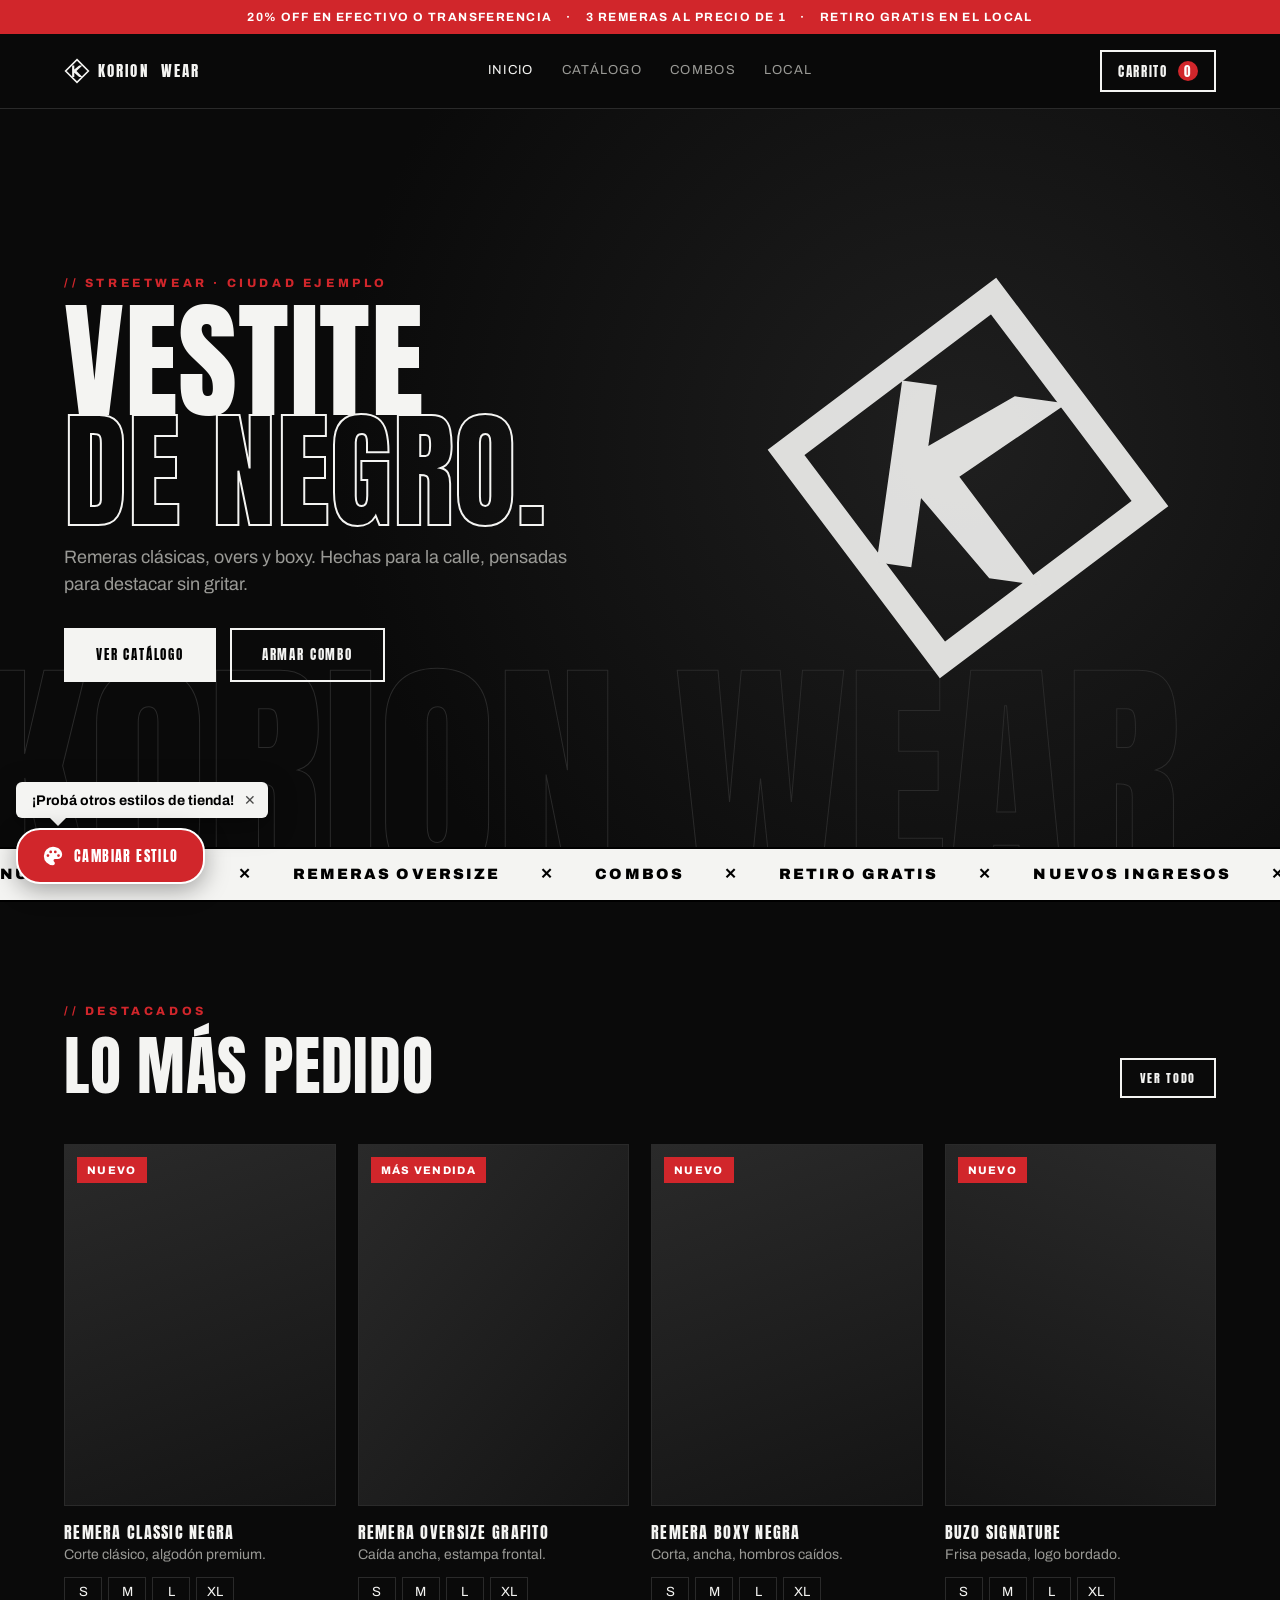
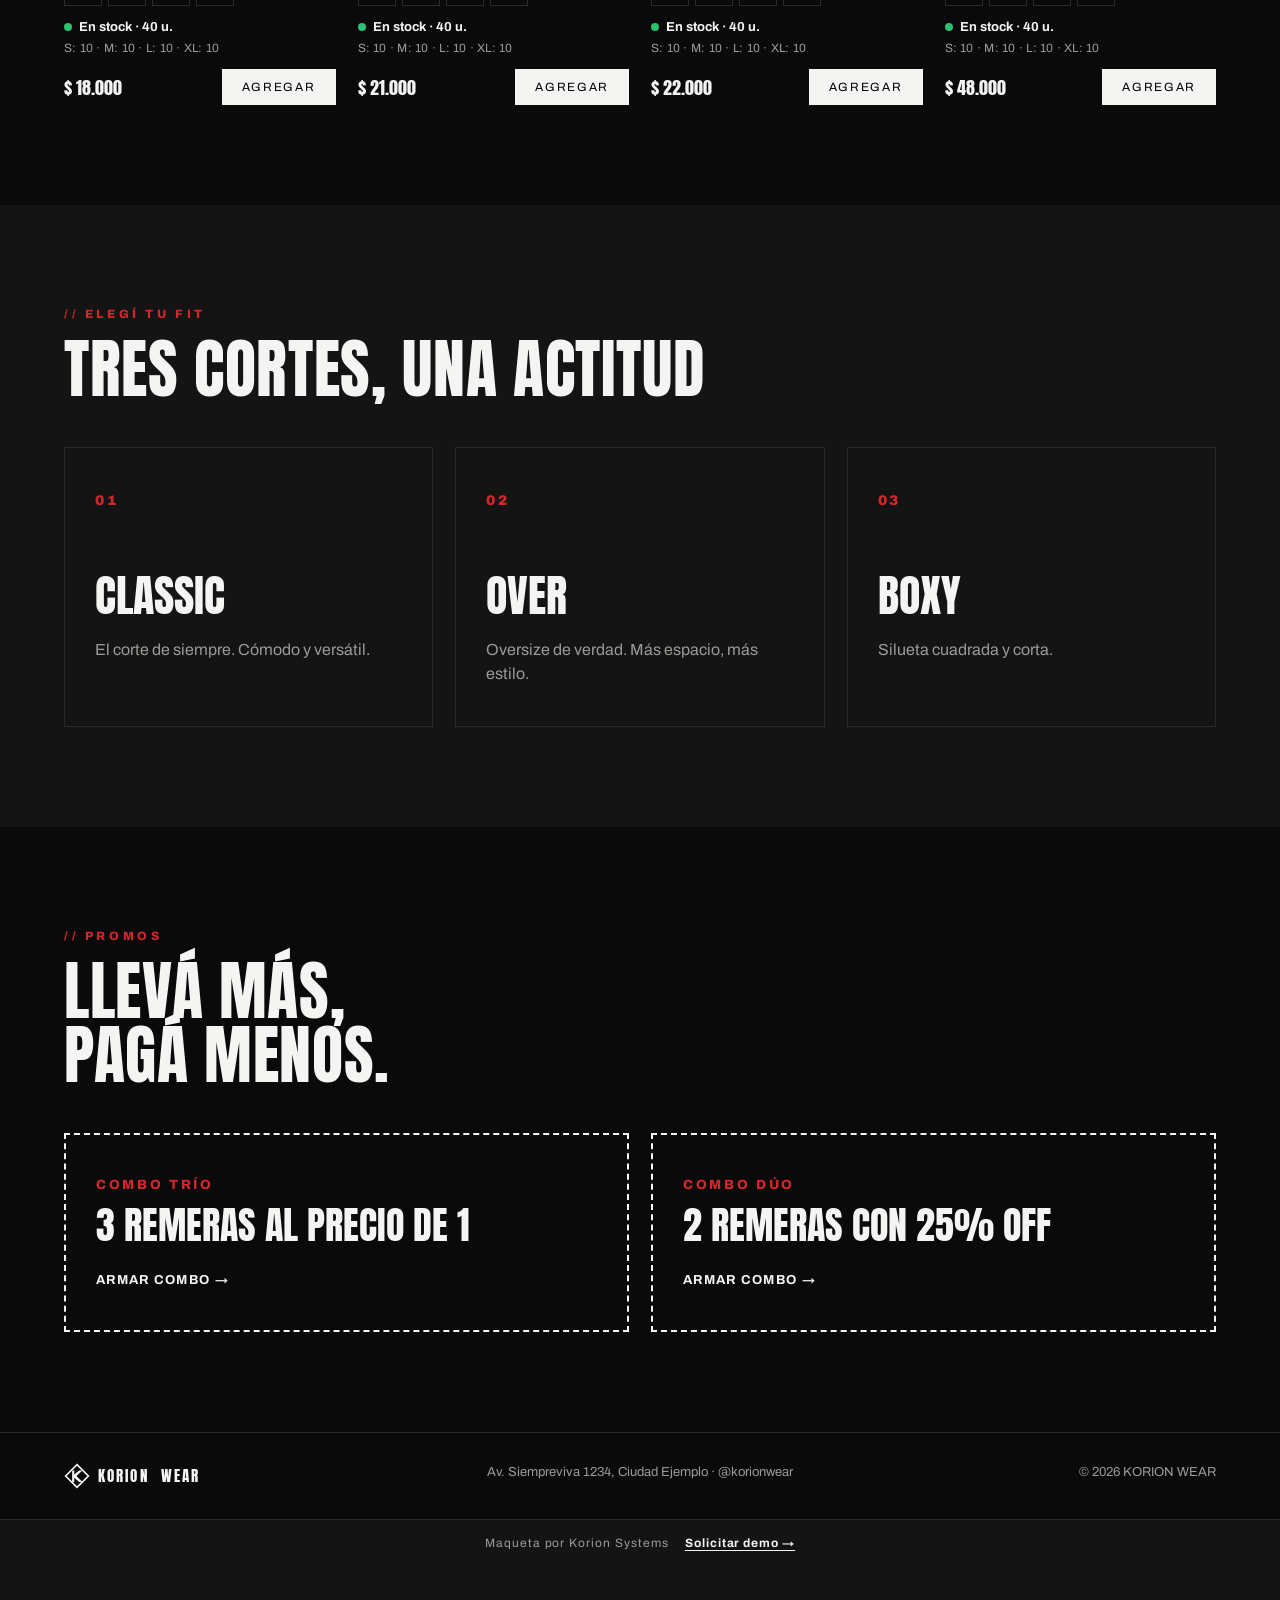
==== commit db17164d: "Add admin panel, shared inventory, per-theme typography and stock display - Per-theme fonts and text" ====
--- a/index.html
+++ b/index.html
@@ -53,6 +53,7 @@
   </section>
 </main>
 <script src="js/data.js"></script>
+<script src="js/inventory.js"></script>
 <script src="js/app.js"></script>
 <script src="js/pages.js"></script>
 </body>
--- a/styles.css
+++ b/styles.css
@@ -1,7 +1,8 @@
+@import url("https://fonts.googleapis.com/css2?family=Anton&family=Archivo:wght@400;600;800&family=Jost:wght@300;400;500&family=Cormorant+Garamond:ital,wght@0,500;0,600;1,400;1,500&family=EB+Garamond:ital,wght@0,400;1,400&family=Russo+One&family=Barlow:wght@500;700;800&family=Fredoka:wght@400;500;600;700&family=Nunito:wght@400;600;800&display=swap");
 :root{
   --bg:#0a0a0a; --bg2:#141414; --fg:#f4f4f2; --mute:#9a9a96; --red:#d1262b; --line:#2a2a2a;
   --inv:#000; --on-acc:#fff; --btn:var(--fg); --btn-ink:var(--inv); --glow:#1f1f1f; --ph:#2a2a2a;
-  --font:"Helvetica Neue",Arial,sans-serif; --font-head:var(--font); --tt:uppercase; --r:0px; --stroke:2px;
+  --font:"Archivo","Helvetica Neue",Arial,sans-serif; --font-head:"Anton",Impact,"Arial Narrow",sans-serif; --tt:uppercase; --r:0px; --stroke:2px;
 }
 *{box-sizing:border-box;margin:0;padding:0}
 html{scroll-behavior:smooth}
@@ -255,7 +256,6 @@
 html[data-theme="minimal"]{
   --bg:#fafaf8; --bg2:#f0f0ec; --fg:#141414; --mute:#6b6b66; --red:#141414; --line:#dcdcd5;
   --inv:#fafaf8; --on-acc:#fafaf8; --glow:#ececE6; --ph:#e4e4de; --tt:none; --stroke:1px;
-  --font:"Inter","Helvetica Neue",Arial,sans-serif;
 }
 html[data-theme="minimal"] h1,html[data-theme="minimal"] h2{font-weight:600;letter-spacing:-.04em}
 html[data-theme="minimal"] .img img{filter:none}
@@ -263,7 +263,6 @@
 html[data-theme="boutique"]{
   --bg:#f3ece2; --bg2:#e9dfd0; --fg:#2e2418; --mute:#7a6a58; --red:#8a4b2d; --line:#d6c8b3;
   --inv:#f3ece2; --on-acc:#fbf6ee; --glow:#e6d9c5; --ph:#d9c9b0; --tt:none; --stroke:1px;
-  --font:Georgia,"Times New Roman",serif; --font-head:Georgia,"Times New Roman",serif;
 }
 html[data-theme="boutique"] h1,html[data-theme="boutique"] h2{font-weight:400;font-style:italic;letter-spacing:-.01em}
 html[data-theme="boutique"] .logo{letter-spacing:.3em;font-weight:400}
@@ -272,7 +271,7 @@
 html[data-theme="deportivo"]{
   --bg:#0d0d0d; --bg2:#181818; --fg:#ffffff; --mute:#b3b3a8; --red:#ffd400; --line:#303030;
   --inv:#000; --on-acc:#000; --btn:#ffd400; --btn-ink:#000; --glow:#2b2600; --ph:#3a3300;
-  --font:"Arial Black",Impact,"Helvetica Neue",Arial,sans-serif; --font-head:"Arial Black",Impact,Arial,sans-serif; --stroke:2px;
+  --stroke:2px;
 }
 html[data-theme="deportivo"] h1,html[data-theme="deportivo"] h2{font-style:italic;letter-spacing:-.04em}
 html[data-theme="deportivo"] .marquee{background:var(--btn)}
@@ -281,7 +280,6 @@
 html[data-theme="pastel"]{
   --bg:#fff6fa; --bg2:#ffe8f1; --fg:#2d2250; --mute:#7b6f9c; --red:#ff5c9a; --line:#f3cfe0;
   --inv:#fff; --on-acc:#fff; --btn:#2d2250; --btn-ink:#fff; --glow:#ffdcec; --ph:#ffd0e3; --tt:none; --r:16px; --stroke:2px;
-  --font:"Trebuchet MS","Avenir Next",system-ui,sans-serif; --font-head:"Trebuchet MS","Avenir Next",system-ui,sans-serif;
 }
 html[data-theme="pastel"] h1,html[data-theme="pastel"] h2{font-weight:800;letter-spacing:-.03em}
 html[data-theme="pastel"] .img img{filter:saturate(1.1)}
@@ -463,3 +461,69 @@
 .themepanel{bottom:84px}
 @media(max-width:600px){.themebtn{padding:13px 18px;font-size:13px}.themehint{bottom:76px}}
 @media(prefers-reduced-motion:reduce){.themebtn{animation:none}}
+
+/* ===== Tipografía y formato propios de cada estilo ===== */
+.hero-bg,.themebtn,.fit h3,.combo-card b,.buy b,.logo,.cart-btn,.chip,.btn{font-family:var(--font-head)}
+.hero-bg,h1,h2,h3,.logo,.btn,.chip,.cart-btn,.themebtn,.fit h3,.combo-card b,.buy b{font-weight:var(--hw)}
+html{--hw:400}
+html[data-theme="minimal"]{--font:"Jost","Helvetica Neue",Arial,sans-serif;--font-head:"Jost","Helvetica Neue",Arial,sans-serif;--hw:400}
+html[data-theme="boutique"]{--font:"EB Garamond",Georgia,serif;--font-head:"Cormorant Garamond",Georgia,serif;--hw:500}
+html[data-theme="deportivo"]{--font:"Barlow","Arial Narrow",Arial,sans-serif;--font-head:"Russo One","Arial Black",Impact,sans-serif;--hw:400}
+html[data-theme="pastel"]{--font:"Nunito",system-ui,sans-serif;--font-head:"Fredoka","Nunito",system-ui,sans-serif;--hw:600}
+
+/* Oscuro: condensado, apretado, estilo cartel de calle */
+html:not([data-theme]) body,html[data-theme=""] body{font-size:16px}
+html:not([data-theme]) h1,html[data-theme=""] h1{line-height:.86;letter-spacing:.005em}
+html:not([data-theme]) h2,html[data-theme=""] h2{letter-spacing:.01em}
+html:not([data-theme]) .eyebrow::before,html[data-theme=""] .eyebrow::before{content:"// "}
+html:not([data-theme]) .btn,html[data-theme=""] .btn,html:not([data-theme]) .chip,html[data-theme=""] .chip{letter-spacing:.14em}
+
+/* Minimal: liviano, geométrico, minúsculas y aire */
+html[data-theme="minimal"] h1,html[data-theme="minimal"] h2{font-weight:300;letter-spacing:-.035em}
+html[data-theme="minimal"] .eyebrow{text-transform:none;letter-spacing:.04em;font-weight:500;font-size:14px;color:var(--mute)}
+html[data-theme="minimal"] .logo{text-transform:lowercase;letter-spacing:.02em;font-size:18px;font-weight:500}
+html[data-theme="minimal"] .nav nav a,html[data-theme="minimal"] .cart-btn,html[data-theme="minimal"] .chip,html[data-theme="minimal"] .btn{text-transform:none;letter-spacing:.02em;font-weight:500;font-size:14px}
+html[data-theme="minimal"] .lead{font-size:19px;font-weight:300}
+html[data-theme="minimal"] .buy b{font-weight:500}
+
+/* Boutique: serif editorial, cursivas y mayúsculas espaciadas */
+html[data-theme="boutique"] body{font-size:18px;line-height:1.6}
+html[data-theme="boutique"] h1{font-size:clamp(56px,9vw,140px);line-height:.95}
+html[data-theme="boutique"] h2{font-size:clamp(40px,5.6vw,72px)}
+html[data-theme="boutique"] .eyebrow{font-style:italic;text-transform:none;letter-spacing:.08em;font-weight:400;font-size:17px}
+html[data-theme="boutique"] .lead{font-style:italic;font-size:22px}
+html[data-theme="boutique"] .logo{text-transform:uppercase;font-size:22px}
+html[data-theme="boutique"] .btn,html[data-theme="boutique"] .chip{font-style:italic;text-transform:none;letter-spacing:.04em;font-size:16px}
+html[data-theme="boutique"] .card p{font-style:italic}
+
+/* Deportivo: bloque ancho, itálica y mayúsculas gritadas */
+html[data-theme="deportivo"] body{font-weight:500;font-size:17px}
+html[data-theme="deportivo"] h1,html[data-theme="deportivo"] h2{text-transform:uppercase;letter-spacing:-.02em}
+html[data-theme="deportivo"] h1{line-height:.9}
+html[data-theme="deportivo"] .eyebrow{display:inline-block;background:var(--red);color:var(--on-acc);padding:4px 12px;transform:skewX(-10deg);font-family:var(--font-head);font-weight:400;letter-spacing:.18em}
+html[data-theme="deportivo"] .lead{font-weight:700;color:var(--fg);font-size:20px}
+html[data-theme="deportivo"] .btn,html[data-theme="deportivo"] .chip{letter-spacing:.08em}
+
+/* Pastel: redondo, juguetón, tipografía amigable */
+html[data-theme="pastel"] body{font-size:17px;font-weight:600}
+html[data-theme="pastel"] h1,html[data-theme="pastel"] h2{font-weight:700;letter-spacing:-.01em;line-height:1.02}
+html[data-theme="pastel"] .eyebrow{display:inline-block;background:var(--bg2);color:var(--red);border-radius:999px;padding:6px 16px;text-transform:none;letter-spacing:.04em;font-size:14px;font-weight:800}
+html[data-theme="pastel"] .logo{text-transform:none;font-size:20px;letter-spacing:.02em}
+html[data-theme="pastel"] .btn,html[data-theme="pastel"] .chip,html[data-theme="pastel"] .cart-btn{text-transform:none;letter-spacing:.02em;font-size:15px}
+html[data-theme="pastel"] .lead{font-weight:600;font-size:19px}
+
+.size:disabled{opacity:.35;text-decoration:line-through;cursor:not-allowed}
+.btn:disabled{opacity:.45;cursor:not-allowed}
+
+.stockline{display:grid;gap:2px;margin:10px 0 12px;font-size:13px;color:var(--mute)}
+.stockline-lbl{font-weight:700;color:var(--fg)}
+.stockline-lbl::before{content:"";display:inline-block;width:8px;height:8px;border-radius:50%;background:#2fbf71;margin-right:7px}
+.stockline.low .stockline-lbl::before{background:#e8a317}
+.stockline.low .stockline-lbl{color:#e8a317}
+.stockline.out .stockline-lbl::before{background:#d64545}
+.stockline.out .stockline-lbl{color:#d64545}
+.stockline small{font-size:12px;letter-spacing:.02em}
+html[data-theme="boutique"] body:not([data-page="checkout"]) main .stockline,html[data-theme="minimal"] body:not([data-page="checkout"]) main .stockline{text-align:center}
+html[data-theme="boutique"] body:not([data-page="checkout"]) main .stockline{justify-items:center}
+html[data-theme="deportivo"] body:not([data-page="checkout"]) main .stockline,html[data-theme="pastel"] body:not([data-page="checkout"]) main .stockline{padding-inline:14px}
+html[data-theme="pastel"] body:not([data-page="checkout"]) main .stockline{padding-inline:8px}
